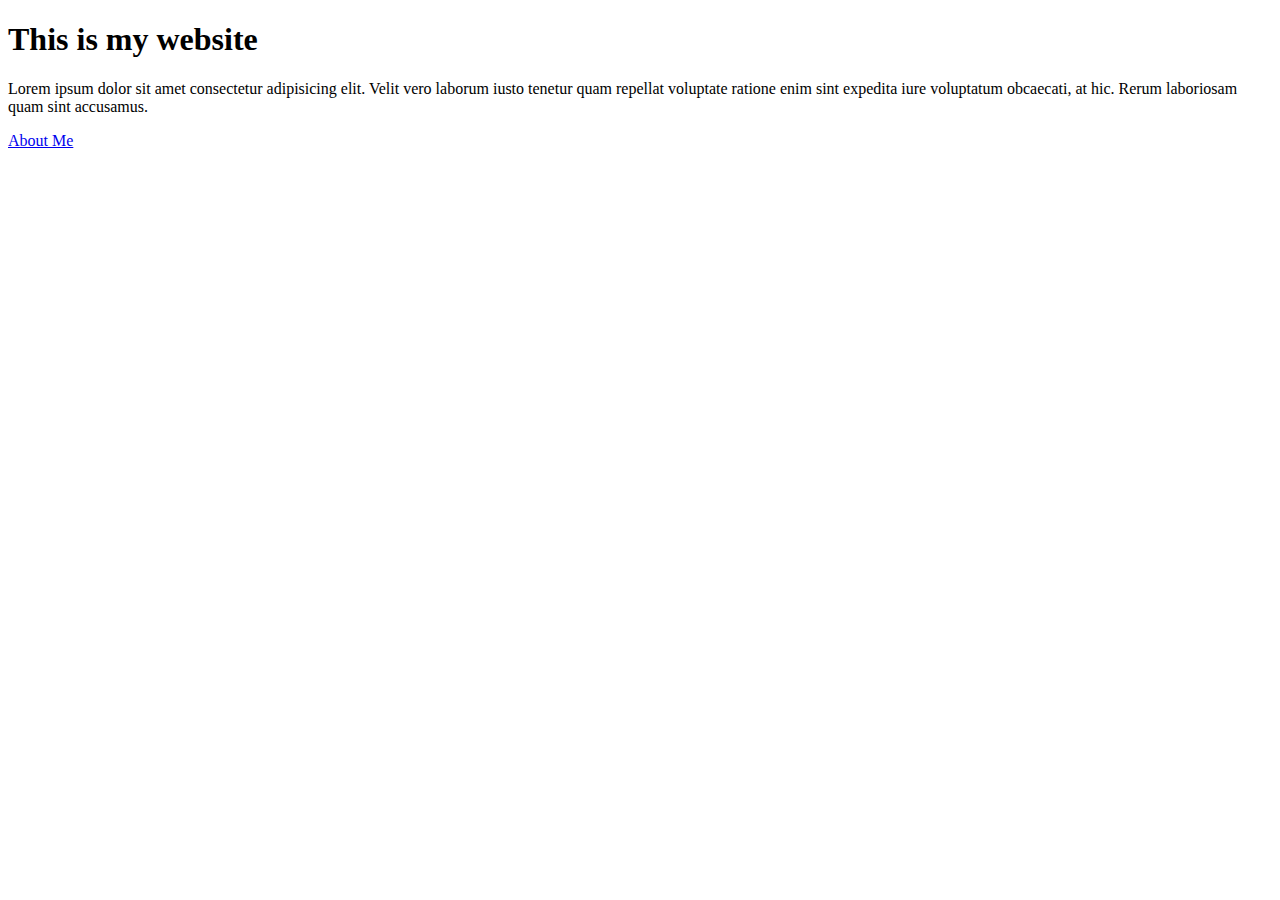
==== index.html @ f81b647b "01/11/2025 15:50 - My first commit" ====
<!DOCTYPE html>
<html lang="en">
<head>
    <meta charset="UTF-8">
    <meta name="viewport" content="width=device-width, initial-scale=1.0">
    <title>Document</title>
</head>
<body>
    <div class="container">
        <div class="row">
            <div class="col">
                <h1>This is my website</h1>
                <p>Lorem ipsum dolor sit amet consectetur adipisicing elit. Velit vero laborum iusto tenetur quam repellat voluptate ratione enim sint expedita iure voluptatum obcaecati, at hic. Rerum laboriosam quam sint accusamus.</p>
            </div>
        </div>
        <div class="row">
            <p><a href="test/about.html">About Me</a></p>
        </div>
    </div>
</body>
</html>
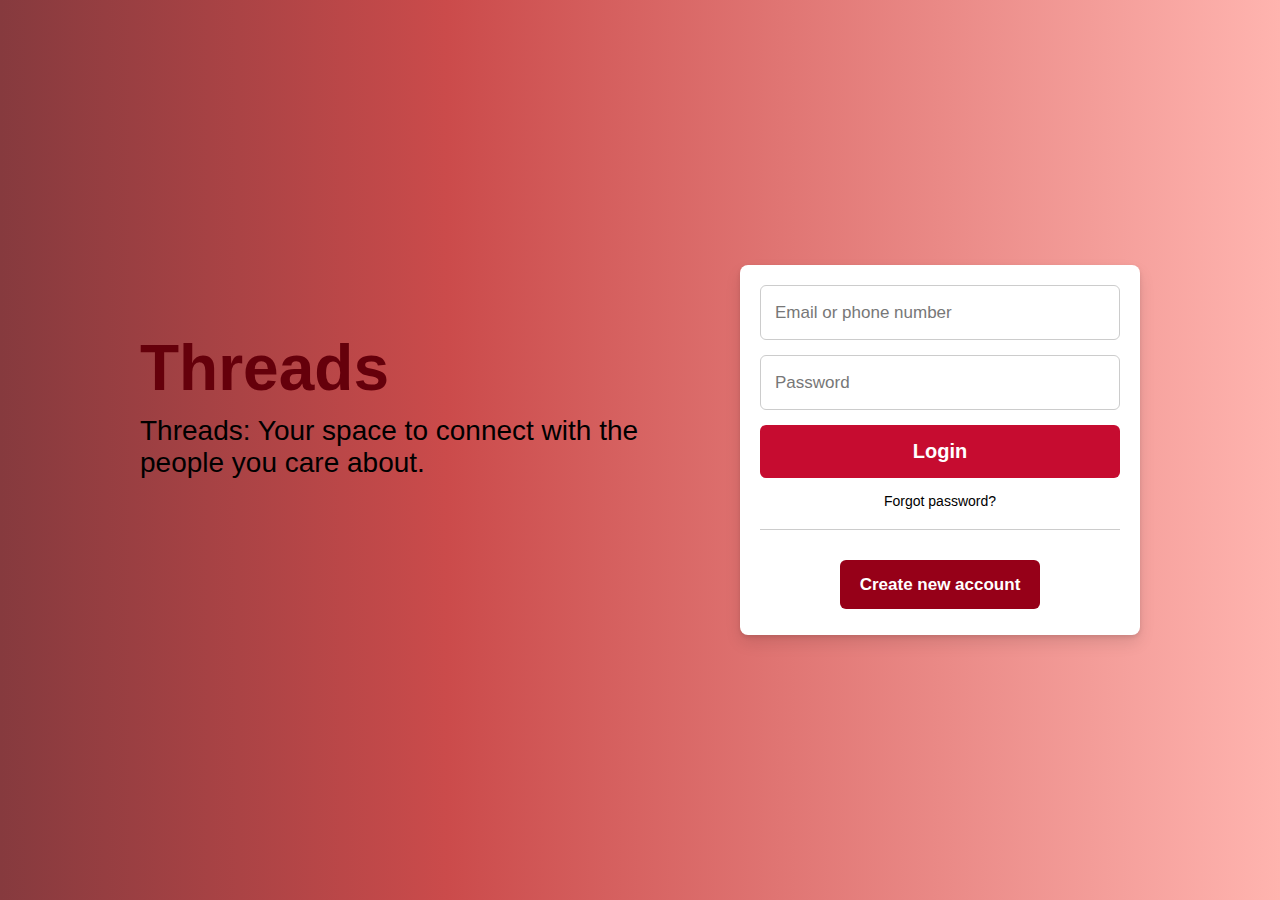
==== commit f9692360: "first activity.1" ====
--- a/index.html
+++ b/index.html
@@ -3,18 +3,196 @@
 <head>
     <meta charset="UTF-8">
     <meta name="viewport" content="width=device-width, initial-scale=1.0">
-    <title>Document</title>
+    <title>Threads</title>
+
+    <style>
+        @import url("https://fonts.googleapis.com/css2?family=Poppins:wght@400;500;600;700&display=swap");
+
+* {
+    margin: 0;
+    padding: 0;
+    box-sizing: border-box;
+    font-family: 'Montserrat', sans-serif;
+}
+
+.res {
+    display: flex;
+    align-items: center;
+}
+
+.row {
+    padding: 0 15px;
+    min-height: 100vh;
+    justify-content: center;
+    background: rgb(134,58,62);
+    background: linear-gradient(90deg, rgba(134,58,62,1) 0%, rgba(203,75,75,1) 35%, rgba(255,180,175,1) 100%);
+}
+
+.fb-form {
+    justify-content: space-between;
+    max-width: 1000px;
+    width: 100%;
+}
+
+.fb-form .card {
+    margin-bottom: 90px;
+}
+
+.fb-form h1 {
+    color: #65000B;
+    font-size: 4rem;
+    margin-bottom: 10px;
+}
+
+.fb-form p {
+    font-size: 1.75rem;
+    white-space: nowrap;
+}
+
+form {
+    display: flex;
+    flex-direction: column;
+    background: #fff;
+    border-radius: 8px;
+    padding: 20px;
+    box-shadow: 0 2px 4px rgba(0, 0, 0, 0.1), 0 8px 16px rgba(0, 0, 0, 0.1);
+    max-width: 400px;
+    width: 100%;
+}
+
+form input {
+    height: 55px;
+    width: 100%;
+    border: 1px solid #ccc;
+    border-radius: 6px;
+    margin-bottom: 15px;
+    font-size: 1rem;
+    padding: 0 14px;
+}
+
+form input:focus {
+    outline: none;
+    border-color: #1877f2;
+}
+
+::placeholder {
+    color: #777;
+    font-size: 1.063rem;
+}
+
+.fb-submit {
+    display: flex;
+    flex-direction: column;
+    text-align: center;
+    gap: 15px;
+}
+
+.fb-submit .login {
+    border: none;
+    outline: none;
+    cursor: pointer;
+    background: #C60C30;
+    padding: 15px 0;
+    border-radius: 6px;
+    color: #fff;
+    font-size: 1.25rem;
+    font-weight: 600;
+    transition: 0.2s ease;
+}
+
+.fb-submit .login:hover {
+    background: #65000B;
+}
+
+form a {
+    text-decoration: none;
+}
+
+.fb-submit .forgot {
+    color: black;
+    font-size: 0.875rem;
+}
+
+.fb-submit .forgot:hover {
+    text-decoration: underline;
+}
+
+hr {
+    border: none;
+    height: 1px;
+    background-color: #ccc;
+    margin-bottom: 20px;
+    margin-top: 20px;
+}
+
+.button {
+    margin-top: 25px;
+    text-align: center;
+    margin-bottom: 20px;
+}
+
+.button a {
+    padding: 15px 20px;
+    background: #960018;
+    border-radius: 6px;
+    color: #fff;
+    font-size: 1.063rem;
+    font-weight: 600;
+    transition: 0.2s ease;
+}
+
+.button a:hover {
+    background: #65000B;
+    
+}
+
+@media (max-width: 900px) {
+    .fb-form {
+        flex-direction: column;
+        text-align: center;
+    }
+
+    .fb-form .card {
+        margin-bottom: 30px;
+    }
+}
+
+@media (max-width: 460px) {
+    .fb-form h1 {
+        font-size: 3.5rem;
+    }
+
+    .fb-form p {
+        font-size: 1.3rem;
+    }
+
+    form {
+        padding: 15px;
+    }
+}
+    </style>
 </head>
 <body>
-    <div class="container">
-        <div class="row">
-            <div class="col">
-                <h1>This is my website</h1>
-                <p>Lorem ipsum dolor sit amet consectetur adipisicing elit. Velit vero laborum iusto tenetur quam repellat voluptate ratione enim sint expedita iure voluptatum obcaecati, at hic. Rerum laboriosam quam sint accusamus.</p>
+    <div class="row res">
+        <div class="fb-form res">
+            <div class="card">
+                <h1>Threads</h1>
+                <p>Threads: Your space to connect with the</p>
+                <p> people you care about.</p>
             </div>
-        </div>
-        <div class="row">
-            <p><a href="test/about.html">About Me</a></p>
+            <form action="#">
+                <input type="email" placeholder="Email or phone number"
+                    required>
+                <input type="password" placeholder="Password" required>
+                <div class="fb-submit">
+                    <button type="submit" class="login">Login</button>
+                    <a href="#" class="forgot">Forgot password?</a>
+                </div>
+                <hr>
+                <div class="button">
+                    <a href="#">Create new account</a>
+                </div>
+            </form>
         </div>
     </div>
 </body>
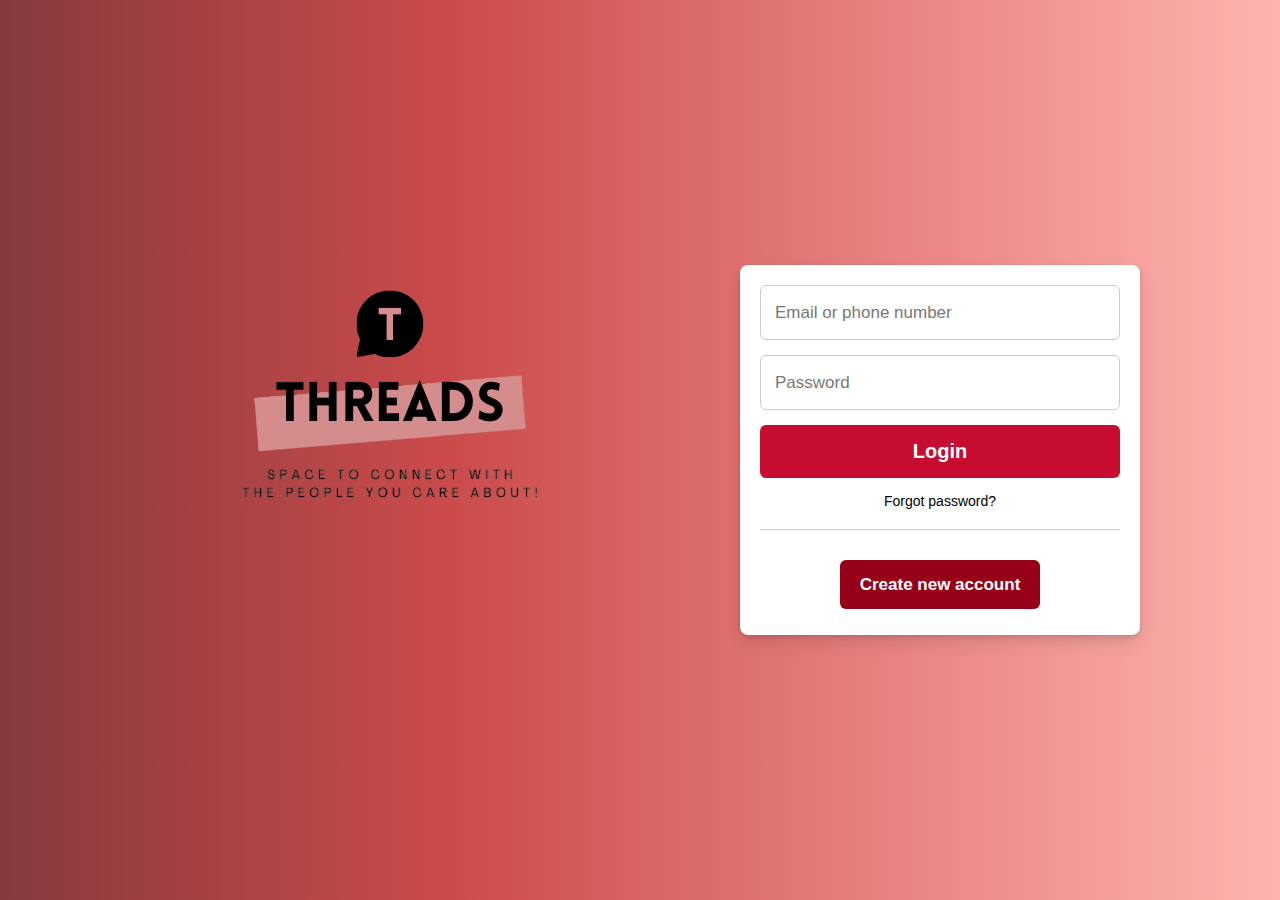
==== commit ab1e9311: "first activity.3" ====
--- a/index.html
+++ b/index.html
@@ -176,9 +176,7 @@
     <div class="row res">
         <div class="fb-form res">
             <div class="card">
-                <h1>Threads</h1>
-                <p>Threads: Your space to connect with the</p>
-                <p> people you care about.</p>
+                <img src="images/T-Photoroom.png" alt="Italian Trulli">
             </div>
             <form action="#">
                 <input type="email" placeholder="Email or phone number"
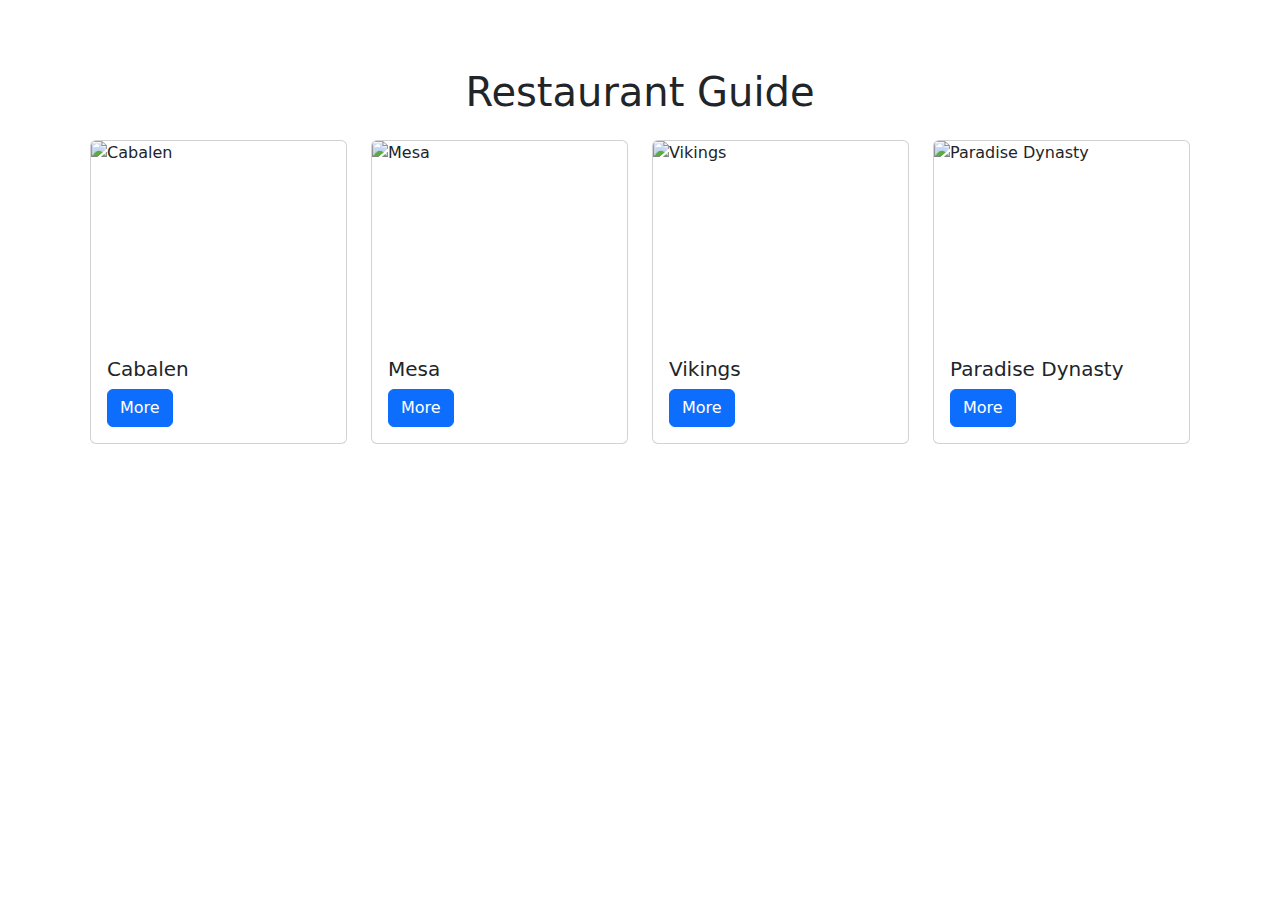
==== commit 8b868789: "finalTSA4" ====
--- a/index.html
+++ b/index.html
@@ -3,195 +3,103 @@
 <head>
     <meta charset="UTF-8">
     <meta name="viewport" content="width=device-width, initial-scale=1.0">
-    <title>Threads</title>
-
+    <title>Restaurant Guide</title>
+    <link href="https://cdn.jsdelivr.net/npm/bootstrap@5.3.0/dist/css/bootstrap.min.css" rel="stylesheet">
+    <script src="https://cdn.jsdelivr.net/npm/bootstrap@5.3.0/dist/js/bootstrap.bundle.min.js" defer></script>
     <style>
-        @import url("https://fonts.googleapis.com/css2?family=Poppins:wght@400;500;600;700&display=swap");
-
-* {
-    margin: 0;
-    padding: 0;
-    box-sizing: border-box;
-    font-family: 'Montserrat', sans-serif;
-}
-
-.res {
-    display: flex;
-    align-items: center;
-}
-
-.row {
-    padding: 0 15px;
-    min-height: 100vh;
-    justify-content: center;
-    background: rgb(134,58,62);
-    background: linear-gradient(90deg, rgba(134,58,62,1) 0%, rgba(203,75,75,1) 35%, rgba(255,180,175,1) 100%);
-}
-
-.fb-form {
-    justify-content: space-between;
-    max-width: 1000px;
-    width: 100%;
-}
-
-.fb-form .card {
-    margin-bottom: 90px;
-}
-
-.fb-form h1 {
-    color: #65000B;
-    font-size: 4rem;
-    margin-bottom: 10px;
-}
-
-.fb-form p {
-    font-size: 1.75rem;
-    white-space: nowrap;
-}
-
-form {
-    display: flex;
-    flex-direction: column;
-    background: #fff;
-    border-radius: 8px;
-    padding: 20px;
-    box-shadow: 0 2px 4px rgba(0, 0, 0, 0.1), 0 8px 16px rgba(0, 0, 0, 0.1);
-    max-width: 400px;
-    width: 100%;
-}
-
-form input {
-    height: 55px;
-    width: 100%;
-    border: 1px solid #ccc;
-    border-radius: 6px;
-    margin-bottom: 15px;
-    font-size: 1rem;
-    padding: 0 14px;
-}
-
-form input:focus {
-    outline: none;
-    border-color: #1877f2;
-}
-
-::placeholder {
-    color: #777;
-    font-size: 1.063rem;
-}
-
-.fb-submit {
-    display: flex;
-    flex-direction: column;
-    text-align: center;
-    gap: 15px;
-}
-
-.fb-submit .login {
-    border: none;
-    outline: none;
-    cursor: pointer;
-    background: #C60C30;
-    padding: 15px 0;
-    border-radius: 6px;
-    color: #fff;
-    font-size: 1.25rem;
-    font-weight: 600;
-    transition: 0.2s ease;
-}
-
-.fb-submit .login:hover {
-    background: #65000B;
-}
-
-form a {
-    text-decoration: none;
-}
-
-.fb-submit .forgot {
-    color: black;
-    font-size: 0.875rem;
-}
-
-.fb-submit .forgot:hover {
-    text-decoration: underline;
-}
-
-hr {
-    border: none;
-    height: 1px;
-    background-color: #ccc;
-    margin-bottom: 20px;
-    margin-top: 20px;
-}
-
-.button {
-    margin-top: 25px;
-    text-align: center;
-    margin-bottom: 20px;
-}
-
-.button a {
-    padding: 15px 20px;
-    background: #960018;
-    border-radius: 6px;
-    color: #fff;
-    font-size: 1.063rem;
-    font-weight: 600;
-    transition: 0.2s ease;
-}
-
-.button a:hover {
-    background: #65000B;
-    
-}
-
-@media (max-width: 900px) {
-    .fb-form {
-        flex-direction: column;
-        text-align: center;
-    }
-
-    .fb-form .card {
-        margin-bottom: 30px;
-    }
-}
-
-@media (max-width: 460px) {
-    .fb-form h1 {
-        font-size: 3.5rem;
-    }
-
-    .fb-form p {
-        font-size: 1.3rem;
-    }
-
-    form {
-        padding: 15px;
-    }
-}
+        body {
+            background-image: url('C:/Users/Rhina/Documents/GitHub/RhinaJapan.github.io/finalTSA/restaurantbg.jpg');
+            background-size: cover;
+        }
+        .container {
+            background: rgba(255, 255, 255, 0.8);
+            padding: 20px;
+            border-radius: 10px;
+        }
+        .restaurant-card img {
+            width: 100%;
+            height: 200px;
+            object-fit: cover;
+        }
     </style>
 </head>
 <body>
-    <div class="row res">
-        <div class="fb-form res">
-            <div class="card">
-                <img src="images/T-Photoroom.png" alt="Italian Trulli">
+    <div class="container mt-5">
+        <h1 class="text-center mb-4">Restaurant Guide</h1>
+        <div class="row">
+            <!-- Restaurant Cards -->
+            <div class="col-md-3">
+                <div class="card restaurant-card">
+                    <img src="C:\Users\Rhina\Documents\GitHub\RhinaJapan.github.io\finalTSA\Cabalen.jpg" alt="Cabalen" class="card-img-top">
+                    <div class="card-body">
+                        <h5 class="card-title">Cabalen</h5>
+                        <button class="btn btn-primary" onclick="showDetails(0)">More</button>
+                    </div>
+                </div>
             </div>
-            <form action="#">
-                <input type="email" placeholder="Email or phone number"
-                    required>
-                <input type="password" placeholder="Password" required>
-                <div class="fb-submit">
-                    <button type="submit" class="login">Login</button>
-                    <a href="#" class="forgot">Forgot password?</a>
+            <div class="col-md-3">
+                <div class="card restaurant-card">
+                    <img src="C:\Users\Rhina\Documents\GitHub\RhinaJapan.github.io\finalTSA\mesa.jpg" alt="Mesa" class="card-img-top">
+                    <div class="card-body">
+                        <h5 class="card-title">Mesa</h5>
+                        <button class="btn btn-primary" onclick="showDetails(1)">More</button>
+                    </div>
                 </div>
-                <hr>
-                <div class="button">
-                    <a href="#">Create new account</a>
+            </div>
+            <div class="col-md-3">
+                <div class="card restaurant-card">
+                    <img src="C:\Users\Rhina\Documents\GitHub\RhinaJapan.github.io\finalTSA\vikings.png" alt="Vikings" class="card-img-top">
+                    <div class="card-body">
+                        <h5 class="card-title">Vikings</h5>
+                        <button class="btn btn-primary" onclick="showDetails(2)">More</button>
+                    </div>
                 </div>
-            </form>
+            </div>
+            <div class="col-md-3">
+                <div class="card restaurant-card">
+                    <img src="C:\Users\Rhina\Documents\GitHub\RhinaJapan.github.io\finalTSA\PDynasty.jpg" alt="Paradise Dynasty" class="card-img-top">
+                    <div class="card-body">
+                        <h5 class="card-title">Paradise Dynasty</h5>
+                        <button class="btn btn-primary" onclick="showDetails(3)">More</button>
+                    </div>
+                </div>
+            </div>
         </div>
     </div>
+
+    <!-- Modal -->
+    <div class="modal fade" id="restaurantModal" tabindex="-1" aria-labelledby="modalTitle" aria-hidden="true">
+        <div class="modal-dialog">
+            <div class="modal-content">
+                <div class="modal-header">
+                    <h5 class="modal-title" id="modalTitle"></h5>
+                    <button type="button" class="btn-close" data-bs-dismiss="modal" aria-label="Close"></button>
+                </div>
+                <div class="modal-body" id="modalBody"></div>
+            </div>
+        </div>
+    </div>
+
+    <script>
+        const restaurants = [
+            { name: "Cabalen", address: "Eastwood City Walk, Quezon City", hours: "10:00AM - 8:00PM", price: "600 PHP per person", phone: "09957234855", about: "Cabalen introduced the best way to enjoy Kapampangan cuisine through an array of freshly cooked, beautifully presented food in a buffet line. At present, the Cabalen boasts of 41 branches located strategically around Metro Manila, North and South Luzon, Visayas and Mindanao. " },
+            { name: "Mesa", address: "SM East City Ortigas, Pasig", hours: "10AM - 8:00PM", price: "1000 PHP for two", phone: "", about: "The MESA can be summed up as innovative yet traditional cuisine, genuine Filipino hospitality, and an exceptional dining experience highlighted by native accents all within the realm of affordable luxury." },
+            { name: "Vikings", address: "SM Megamall, Mandaluyong", hours: "10:00AM - 8:00PM", price: "1000 PHP per person", phone: "", about: "Vikings Philippines is a luxury buffet restaurant chain known for its extensive selection of international and local cuisines, offering a high-end dining experience at affordable prices." },
+            { name: "Paradise Dynasty", address: "Podium, Mandaluyong", hours: "10:00AM - 8:00PM", price: "700 PHP for two", phone: "", about: "Paradise Dynasty is a Singaporean restaurant concept known for its innovative take on Northern and Southern Chinese cuisine, particularly its signature xiao long bao (soup dumplings) in various flavors, and aims to provide a luxurious and contemporary dining experience." }
+        ];
+
+        function showDetails(index) {
+            const restaurant = restaurants[index];
+            document.getElementById("modalTitle").innerText = restaurant.name;
+            document.getElementById("modalBody").innerHTML = `
+                <p><strong>Address:</strong> ${restaurant.address}</p>
+                <p><strong>Opening Hours:</strong> ${restaurant.hours}</p>
+                <p><strong>Price Range:</strong> ${restaurant.price}</p>
+                <p><strong>Phone Number:</strong> ${restaurant.phone || "N/A"}</p>
+                <p>${restaurant.about}</p>
+            `;
+            new bootstrap.Modal(document.getElementById("restaurantModal")).show();
+        }
+    </script>
 </body>
-</html>+</html>
